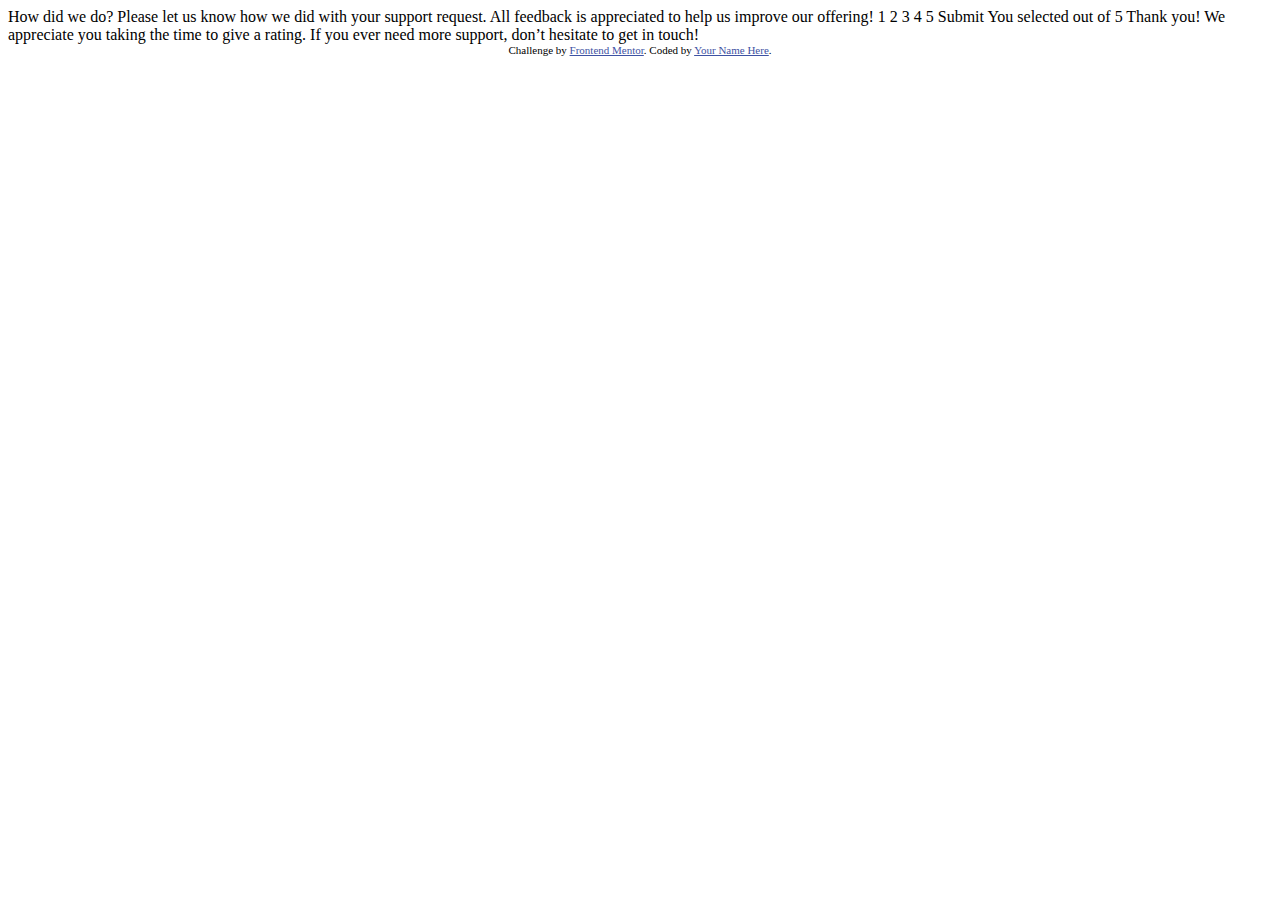
==== index.html @ e016a0e5 "first commit" ====
<!DOCTYPE html>
<html lang="en">
<head>
  <meta charset="UTF-8">
  <meta name="viewport" content="width=device-width, initial-scale=1.0"> <!-- displays site properly based on user's device -->

  <link rel="icon" type="image/png" sizes="32x32" href="./images/favicon-32x32.png">
  
  <title>Frontend Mentor | Interactive rating component</title>

  <!-- Feel free to remove these styles or customise in your own stylesheet 👍 -->
  <style>
    .attribution { font-size: 11px; text-align: center; }
    .attribution a { color: hsl(228, 45%, 44%); }
  </style>
</head>
<body>

  <!-- Rating state start -->

  How did we do?

  Please let us know how we did with your support request. All feedback is appreciated 
  to help us improve our offering!

  1 2 3 4 5

  Submit

  <!-- Rating state end -->

  <!-- Thank you state start -->

  You selected <!-- Add rating here --> out of 5

  Thank you!

  We appreciate you taking the time to give a rating. If you ever need more support, 
  don’t hesitate to get in touch!

  <!-- Thank you state end -->

  
  <div class="attribution">
    Challenge by <a href="https://www.frontendmentor.io?ref=challenge" target="_blank">Frontend Mentor</a>. 
    Coded by <a href="#">Your Name Here</a>.
  </div>
</body>
</html>
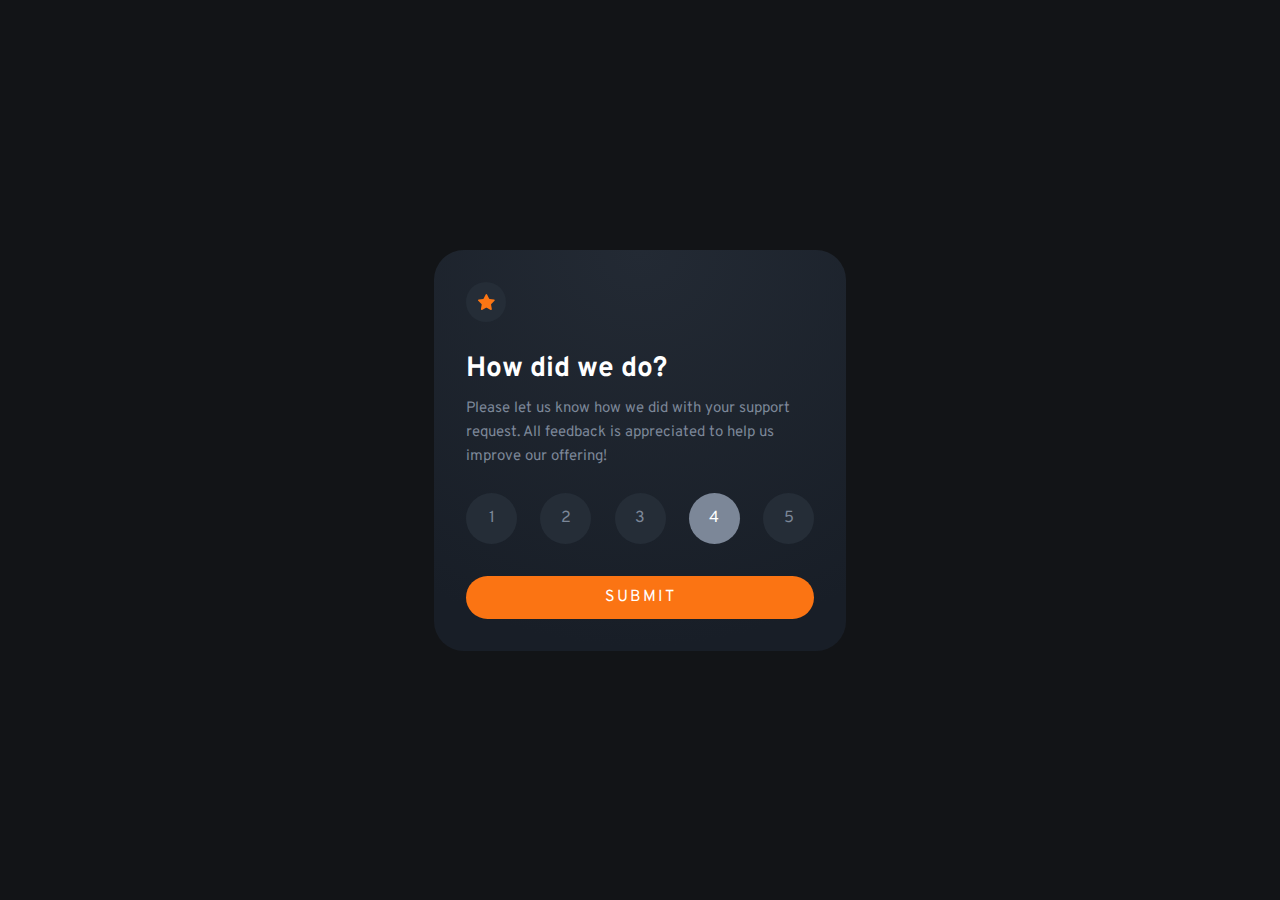
==== commit 72d98e96: "finished" ====
--- a/index.html
+++ b/index.html
@@ -1,49 +1,47 @@
 <!DOCTYPE html>
 <html lang="en">
+
 <head>
   <meta charset="UTF-8">
-  <meta name="viewport" content="width=device-width, initial-scale=1.0"> <!-- displays site properly based on user's device -->
+  <meta name="viewport" content="width=device-width, initial-scale=1.0">
+  <!-- displays site properly based on user's device -->
 
   <link rel="icon" type="image/png" sizes="32x32" href="./images/favicon-32x32.png">
-  
+  <!-- fonts-awesome -->
+  <link rel="stylesheet" href="https://cdnjs.cloudflare.com/ajax/libs/font-awesome/6.3.0/css/all.min.css"
+    integrity="sha512-SzlrxWUlpfuzQ+pcUCosxcglQRNAq/DZjVsC0lE40xsADsfeQoEypE+enwcOiGjk/bSuGGKHEyjSoQ1zVisanQ=="
+    crossorigin="anonymous" referrerpolicy="no-referrer" />
+  <!-- normalize css -->
+  <link rel="stylesheet" href="./css/normalize.css">
+  <link rel="stylesheet" href="./css/main.css">
   <title>Frontend Mentor | Interactive rating component</title>
 
-  <!-- Feel free to remove these styles or customise in your own stylesheet 👍 -->
-  <style>
-    .attribution { font-size: 11px; text-align: center; }
-    .attribution a { color: hsl(228, 45%, 44%); }
-  </style>
+
 </head>
+
 <body>
+  <main class="main">
+    <article class="card">
+      <div class="card-header">
+        <i class="icon"><img src="./images/icon-star.svg" alt=""></i>
+        <h2>How did we do?</h2>
+      </div>
+      <div class="card-content">
+        <p>Please let us know how we did with your support request. All feedback is appreciated
+          to help us improve our offering!</p>
+        <div class="card-links">
+          <a href="#" class="card-link">1</a>
+          <a href="#" class="card-link">2</a>
+          <a href="#" class="card-link">3</a>
+          <a href="#" class="card-link active">4</a>
+          <a href="#" class="card-link">5</a>
+        </div>
+      </div>
+      <div class="card-actions">
+        <a href="./thanks.html" class="card-btn">Submit</a>
+      </div>
+    </article>
+  </main>
+</body>
 
-  <!-- Rating state start -->
-
-  How did we do?
-
-  Please let us know how we did with your support request. All feedback is appreciated 
-  to help us improve our offering!
-
-  1 2 3 4 5
-
-  Submit
-
-  <!-- Rating state end -->
-
-  <!-- Thank you state start -->
-
-  You selected <!-- Add rating here --> out of 5
-
-  Thank you!
-
-  We appreciate you taking the time to give a rating. If you ever need more support, 
-  don’t hesitate to get in touch!
-
-  <!-- Thank you state end -->
-
-  
-  <div class="attribution">
-    Challenge by <a href="https://www.frontendmentor.io?ref=challenge" target="_blank">Frontend Mentor</a>. 
-    Coded by <a href="#">Your Name Here</a>.
-  </div>
-</body>
 </html>--- a/css/main.css
+++ b/css/main.css
@@ -0,0 +1,198 @@
+@import url("https://fonts.googleapis.com/css2?family=Overpass:wght@400;700&display=swap");
+
+*,
+::after,
+::before {
+  box-sizing: border-box;
+}
+:root {
+  /* primary colors */
+  --orange: hsl(25, 97%, 53%);
+  /* neutral colors */
+  --white: hsl(0, 0%, 100%);
+  --light-gray: hsl(217, 12%, 63%);
+  --medium-gray: hsl(216, 12%, 54%);
+  --dark-blue: hsl(213, 19%, 18%);
+  --very-dark-blue: hsl(216, 12%, 8%);
+  /* font */
+  --FF: "Overpass", sans-serif;
+
+  --transition: 0.3s ease-in-out all;
+}
+/* global styles */
+a {
+  text-decoration: none;
+  color: inherit;
+}
+
+.main {
+  background: var(--very-dark-blue);
+  min-height: 100vh;
+  color: var(--white);
+  font-family: var(--FF);
+  display: flex;
+  justify-content: center;
+  align-items: center;
+}
+.card {
+  /* background: var(--dark-blue); */
+  min-width: 300px;
+  width: 90vw;
+  max-width: 412px;
+  border-radius: 15px;
+  background: radial-gradient(
+    98.96% 98.96% at 50% 0%,
+    #232a34 0%,
+    #181e27 100%
+  );
+  padding: 1.5rem 1.5rem 2rem;
+}
+
+/* card header */
+.card-header {
+  margin-bottom: 0.625rem;
+}
+.icon {
+  width: 2.5rem;
+  height: 2.5rem;
+  background: var(--dark-blue);
+  border-radius: 50%;
+  display: inline-flex;
+  margin-bottom: 1rem;
+  justify-content: center;
+  align-items: center;
+}
+.card-header h2 {
+  font-weight: 700;
+  margin: 0;
+  line-height: 1.875rem;
+  font-size: 1.5rem;
+}
+
+/* card content */
+
+.card-content {
+  color: var(--medium-gray);
+  font-size: 0.875rem;
+  line-height: 1.375rem;
+  margin: 0;
+  margin-bottom: 1.5rem;
+}
+.card-content p {
+  margin: 0;
+  margin-bottom: 1.5rem;
+}
+
+.card-links {
+  display: flex;
+  justify-content: space-between;
+  max-width: 19rem;
+  /* margin: 0 auto; */
+}
+.card-link {
+  width: 2.625rem;
+  height: 2.625rem;
+  background: var(--dark-blue);
+  border-radius: 50%;
+
+  display: flex;
+  justify-content: center;
+  align-items: center;
+
+  transition: var(--transition);
+}
+
+.card-link.active {
+  background: var(--medium-gray);
+  color: var(--white);
+}
+.card-link:hover {
+  background: var(--orange);
+  color: var(--white);
+}
+
+/* button */
+.card-btn {
+  letter-spacing: 1.86667px;
+  line-height: 1.125rem;
+  text-transform: uppercase;
+  border-radius: 1.375rem;
+  text-align: center;
+  display: inline-block;
+  width: 100%;
+  background: var(--orange);
+  padding: 0.75rem;
+  transition: var(--transition);
+}
+.card-btn:hover {
+  color: var(--orange);
+  background: var(--white);
+}
+
+/* submited card */
+.submited-card {
+  text-align: center;
+}
+.submited-card-image {
+  width: 9rem;
+  margin-bottom: 1.5rem;
+}
+.given-rating {
+  font-size: 0.875rem;
+  color: var(--orange);
+  margin-bottom: 2rem;
+  display: inline-block;
+  padding: 5px 12px;
+  background: var(--dark-blue);
+  border-radius: 22px;
+  line-height: 22px;
+  border: none;
+}
+.submited-card-content,
+.submited-card-content p {
+  margin: 0;
+}
+
+@media screen and (min-width: 768px) {
+  .card-btn {
+    line-height: 19px;
+    letter-spacing: 2px;
+  }
+  .card,
+  .submited-card {
+    border-radius: 30px;
+    padding: 2rem;
+  }
+  .icon {
+    margin-bottom: 30px;
+  }
+  .card-header h2,
+  .submited-card-header h2 {
+    font-size: 28px;
+    line-height: 35px;
+  }
+  .submited-card-image,
+  .given-rating {
+    margin-bottom: 2rem;
+  }
+  /* card content */
+  .card-content {
+    margin-bottom: 2rem;
+  }
+  .submited-card-content {
+    margin-bottom: 0;
+  }
+  .card-content p,
+  .submited-card-content p {
+    font-size: 15px;
+    line-height: 1.5rem;
+  }
+  .card-links {
+    max-width: none;
+  }
+  .card-link {
+    width: 51px;
+    height: 51px;
+    font-size: 1rem;
+  }
+}
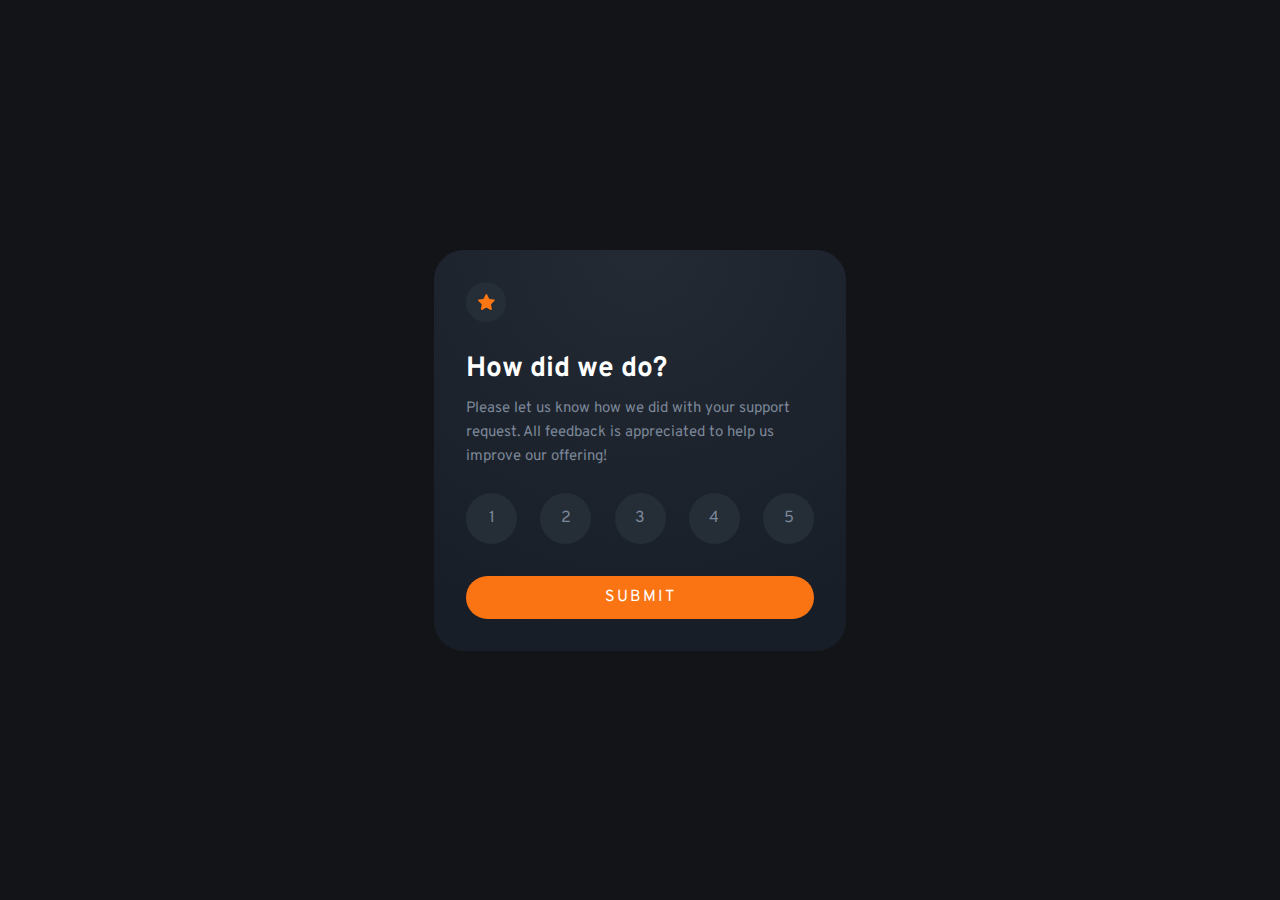
==== commit dfdd3af8: "made js function" ====
--- a/index.html
+++ b/index.html
@@ -33,15 +33,30 @@
           <a href="#" class="card-link">1</a>
           <a href="#" class="card-link">2</a>
           <a href="#" class="card-link">3</a>
-          <a href="#" class="card-link active">4</a>
+          <a href="#" class="card-link">4</a>
           <a href="#" class="card-link">5</a>
         </div>
       </div>
       <div class="card-actions">
-        <a href="./thanks.html" class="card-btn">Submit</a>
+        <a class="card-btn">Submit</a>
+      </div>
+    </article>
+
+    <article class="submited-card card hidden">
+      <img class="submited-card-image card-image" src="./images/illustration-thank-you.svg" alt="">
+      <div class="submited-card-header card-header">
+        <small class="given-rating">You selected 4 out of 5</small>
+        <h2>Thank you!</h2>
+      </div>
+      <div class="submited-card-content card-content">
+        <p>
+          We appreciate you taking the time to give a rating. If you ever need more support,
+          don’t hesitate to get in touch!
+        </p>
       </div>
     </article>
   </main>
+  <script src="./script.js"></script>
 </body>
 
 </html>--- a/css/main.css
+++ b/css/main.css
@@ -23,6 +23,9 @@
 a {
   text-decoration: none;
   color: inherit;
+}
+.hidden {
+  display: none;
 }
 
 .main {
@@ -123,6 +126,7 @@
   background: var(--orange);
   padding: 0.75rem;
   transition: var(--transition);
+  cursor: pointer;
 }
 .card-btn:hover {
   color: var(--orange);
